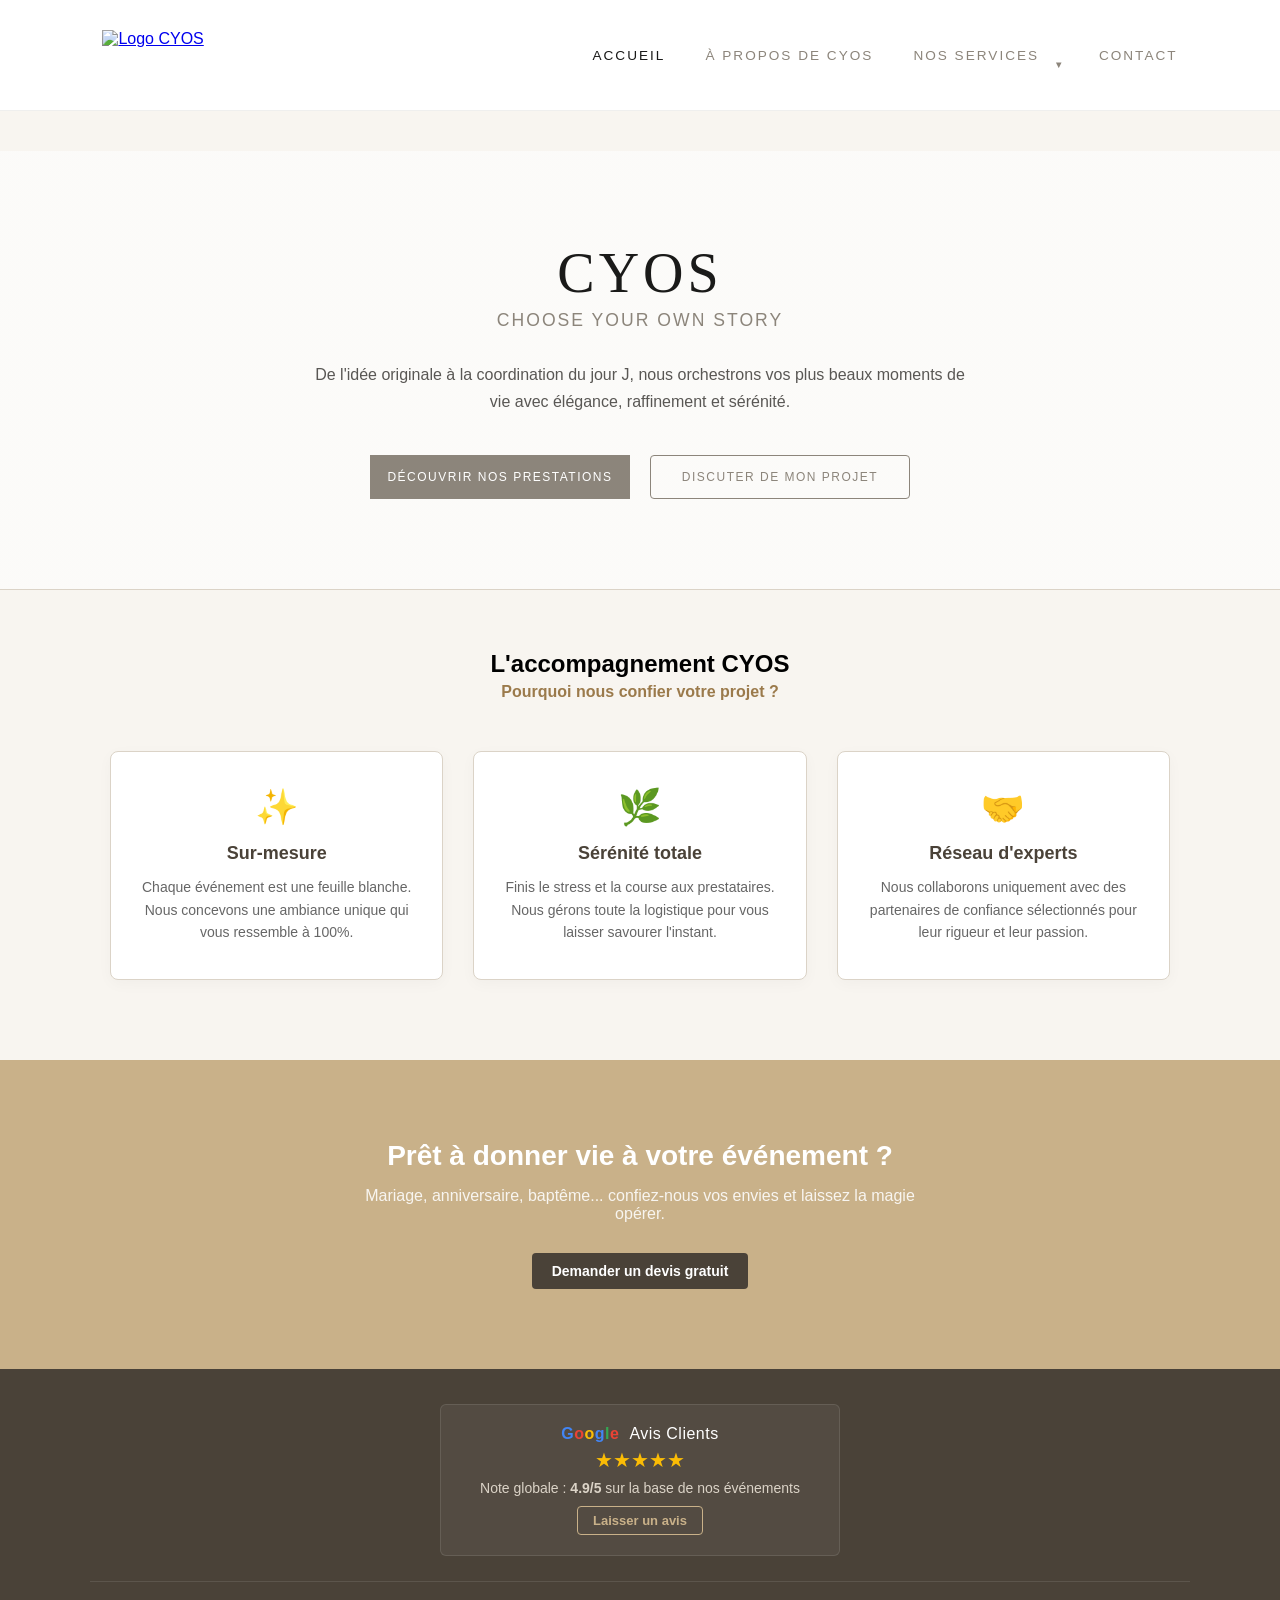
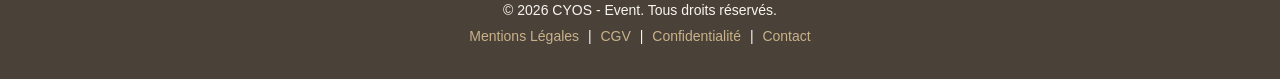
==== index.html @ 40b278bd "Update index.html" ====
<!DOCTYPE html>
<html lang="fr">

<head>
    <meta charset="UTF-8">
    <meta name="viewport" content="width=device-width, initial-scale=1.0">
    <title>CYOS - Organisation d'événements privés</title>
    <!-- Importation de Montserrat et Playfair Display pour garantir la même typographie premium qu'Heritage -->
    <link href="https://googleapis.com" rel="stylesheet">
    <link rel="stylesheet" href="assets/css/style.css">
    <style>
        /* ==========================================================================
           CORRECTION ALIGNEMENT & SYMÉTRIE DES BOUTONS HERO (LOOK HERITAGE)
           ========================================================================== */
        .hero-section {
            background: linear-gradient(rgba(252, 251, 250, 0.85), rgba(252, 251, 250, 0.85)), url('https://unsplash.com') center/cover;
            padding: 90px 20px;
            text-align: center;
        }
        .hero-content h1 {
            font-family: 'Playfair Display', serif;
            font-size: 3.5rem;
            letter-spacing: 4px;
            font-weight: 300;
            text-transform: uppercase;
            color: #1a1a19;
            margin-bottom: 5px;
        }
        .hero-content .hero-subtitle {
            font-family: 'Montserrat', sans-serif;
            font-size: 1.1rem;
            text-transform: uppercase;
            letter-spacing: 2px;
            color: #8c857b; /* Teinte taupe/bronze CYOS */
            margin-bottom: 30px;
            font-weight: 400;
        }
        .hero-content .hero-description {
            font-family: 'Montserrat', sans-serif;
            font-size: 1rem;
            max-width: 650px;
            line-height: 1.7;
            color: #595754;
            font-weight: 300;
            margin: 0 auto 40px auto;
        }
        .hero-buttons {
            display: flex;
            justify-content: center;
            gap: 20px;
            flex-wrap: wrap;
        }
        /* Structure de bouton unifiée pour forcer des dimensions strictement identiques */
        .hero-buttons .btn {
            font-family: 'Montserrat', sans-serif;
            display: inline-block;
            width: 260px; /* Force la même largeur sur les deux blocs */
            padding: 14px 0; /* Même hauteur interne */
            text-transform: uppercase;
            font-size: 0.75rem;
            letter-spacing: 1.5px;
            font-weight: 500;
            text-decoration: none;
            text-align: center;
            transition: all 0.3s ease;
            box-sizing: border-box;
        }
        /* Bouton Plein (Découvrir nos prestations) */
        .hero-buttons .btn-primary {
            background-color: #8c857b;
            color: #ffffff;
            border: 1px solid #8c857b;
        }
        .hero-buttons .btn-primary:hover {
            background-color: #1a1a19;
            border-color: #1a1a19;
        }
        /* Bouton Épuré Contour (Discuter de mon projet) */
        .hero-buttons .btn-secondary {
            background-color: transparent;
            color: #8c857b;
            border: 1px solid #8c857b;
        }
        .hero-buttons .btn-secondary:hover {
            background-color: #8c857b;
            color: #ffffff;
        }
        @media (max-width: 768px) {
            .hero-content h1 { font-size: 2.4rem; }
            .hero-content .hero-subtitle { font-size: 0.95rem; }
            .hero-buttons .btn { width: 100%; max-width: 280px; }
        }
    </style>
</head>

<body>

<!-- Menu de Navigation Harmonisé (Style Heritage avec Menu Déroulant Event) -->
<header class="main-header">
    <div class="logo">
        <a href="https://cyos.be">
            <img src="assets/images/logo.png" alt="Logo CYOS" class="logo"> 
        </a>
    </div>
    <nav class="nav-links">
        <a href="index.html" class="active">Accueil</a>
        <a href="about.html">À propos de CYOS</a>
        
        <!-- L'élément Nos Services avec son menu déroulant -->
        <div class="dropdown">
            <a href="services.html" class="dropdown-toggle">Nos Services <span class="arrow">▼</span></a>
            <ul class="submenu">
                <li><a href="mariage.html">Mariage</a></li>
                <li><a href="anniversaire.html">Anniversaire</a></li>
                <li><a href="bapteme-communion.html">Baptême / Communion</a></li>
                <li><a href="babyshower.html">Baby Shower</a></li>
            </ul>
        </div>
        
        <a href="contact.html">Contact</a>
    </nav>
</header>

<main class="home-main">
    <!-- Section 1 : Bannière de bienvenue (Hero) réalignée sur le style Heritage -->
    <section class="hero-section">
        <div class="hero-content">
            <h1>CYOS</h1>
            <p class="hero-subtitle">Choose Your Own Story</p>
            <p class="hero-description">De l'idée originale à la coordination du jour J, nous orchestrons vos plus beaux moments de vie avec élégance, raffinement et sérénité.</p>
            <div class="hero-buttons">
                <a href="services.html" class="btn btn-primary">Découvrir nos prestations</a>
                <a href="contact.html" class="btn btn-secondary">Discuter de mon projet</a>
            </div>
        </div>
    </section>

    <!-- Section 2 : Les Engagements / Points forts -->
    <section class="features-section">
        <div class="section-title">
            <h2>L'accompagnement CYOS</h2>
            <p>Pourquoi nous confier votre projet ?</p>
        </div>
        
        <div class="features-grid">
            <div class="feature-card">
                <div class="feature-icon">✨</div>
                <h3>Sur-mesure</h3>
                <p>Chaque événement est une feuille blanche. Nous concevons une ambiance unique qui vous ressemble à 100%.</p>
            </div>

            <div class="feature-card">
                <div class="feature-icon">🌿</div>
                <h3>Sérénité totale</h3>
                <p>Finis le stress et la course aux prestataires. Nous gérons toute la logistique pour vous laisser savourer l'instant.</p>
            </div>

            <div class="feature-card">
                <div class="feature-icon">🤝</div>
                <h3>Réseau d'experts</h3>
                <p>Nous collaborons uniquement avec des partenaires de confiance sélectionnés pour leur rigueur et leur passion.</p>
            </div>
        </div>
    </section>

    <!-- Section 3 : Appel à l'action final -->
    <section class="cta-section">
        <div class="cta-content">
            <h2>Prêt à donner vie à votre événement ?</h2>
            <p>Mariage, anniversaire, baptême... confiez-nous vos envies et laissez la magie opérer.</p>
            <a href="contact.html" class="btn-card">Demander un devis gratuit</a>
        </div>
    </section>
</main>

<footer>
    <div class="footer-content">
        <div class="footer-google-reviews">
            <div class="google-logo">
                <span style="color: #4285F4">G</span><span style="color: #EA4335">o</span><span style="color: #FBBC05">o</span><span style="color: #4285F4">g</span><span style="color: #34A853">l</span><span style="color: #EA4335">e</span>
                <span class="review-title">Avis Clients</span>
            </div>
            <div class="stars">★★★★★</div>
            <p class="rating-text">Note globale : <strong>4.9/5</strong> sur la base de nos événements</p>
            <a href="https://google.com" target="_blank" rel="noopener noreferrer" class="btn-google">Laisser un avis</a>
        </div>

        <div class="footer-separator"></div>

        <p>&copy; 2026 CYOS - Event. Tous droits réservés.</p>
        
        <!-- Liens pour une ouverture directe sur le site actuel -->
        <div class="footer-links">
            <a href="mentions-legales.html">Mentions Légales</a> | 
            <a href="cgv.html">CGV</a> | 
            <a href="politique-confidentialite.html">Confidentialité</a> | 
            <a href="contact.html">Contact</a>
        </div>
    </div>
</footer>

<script src="assets/js/script.js"></script>

</body>
</html>
---- assets/css/style.css ----
/* ==========================================
   1. RESET & BASES
   ========================================== */
* {
    margin: 0;
    padding: 0;
    box-sizing: border-box;
}

body {
    font-family: Arial, sans-serif;
    background-color: #f8f5f0;
    display: flex;
    flex-direction: column;
    min-height: 100vh; /* Pousse le footer vers le bas */
}

/* ==========================================
   2. LOGO
   ========================================== */
.logo-container {
    text-align: center;
    padding: 25px 0;
}

.logo {
    width: 300px;
    max-width: 90%;
    height: auto;
}

/* ==========================================
   3. MENU PRINCIPAL (ORDINATEUR)
   ========================================== */
.navbar {
    background-color: #c9b189;
    width: max-content;   /* Ajuste la barre à la largeur des boutons */
    margin: 0 auto;       /* Centre le menu */
    border-radius: 4px;   
    border: 1px solid #b59a6e; 
    padding: 0 10px;      
    position: relative;
}

.navbar > ul.nav-links {
    list-style: none;
    display: flex;
    justify-content: center;
    gap: 15px;            /* Espace entre les boutons */
}

.navbar li {
    position: relative;
}

.navbar a {
    color: white;
    text-decoration: none;
    padding: 18px 25px;
    display: flex;
    align-items: center;
    gap: 8px;             
    font-weight: bold;
    border-radius: 4px;   
    transition: background-color 0.2s ease; 
}

.navbar a:hover,
.navbar a.active {
    background-color: #b59a6e;
}

.arrow {
    display: inline-block;
    width: 0;
    height: 0;
    border-left: 5px solid transparent;
    border-right: 5px solid transparent;
    border-top: 5px solid white; /* Triangle vers le bas */
    transition: transform 0.3s ease;
}

.dropdown:hover .arrow {
    transform: rotate(180deg);
}

/* ==========================================
   4. SOUS-MENU (ORDINATEUR)
   ========================================== */
.submenu {
    display: none;
    position: absolute;
    background: white;
    min-width: 220px;
    top: 100%;
    left: 0;
    box-shadow: 0px 4px 10px rgba(0, 0, 0, 0.15);
    z-index: 100;
}

/* Zone de sécurité pour éviter que le menu se ferme au survol */
.dropdown::after {
    content: "";
    position: absolute;
    bottom: -15px;
    left: 0;
    width: 100%;
    height: 15px;
}

.submenu li {
    display: block;
    width: 100%;
}

.submenu a {
    color: #555;
    padding: 12px 20px;
    font-weight: normal;
    display: block;
}

.submenu a:hover {
    background-color: #f1ebd9;
    color: #9b7a4b;
}

.dropdown:hover .submenu {
    display: block;
}

.burger-menu {
    display: none; /* Masqué sur ordinateur */
}
/* ==========================================
   5. CONTENU GÉNÉRAL & SERVICES (ORDINATEUR)
   ========================================== */
main {
    padding: 60px 20px;
    flex: 1; 
}

.services-intro {
    text-align: center;
    max-width: 700px;
    margin: 0 auto 50px auto;
}

h1 {
    color: #9b7a4b;
    margin-bottom: 20px;
}

.services-intro p {
    color: #666;
    font-size: 16px;
    line-height: 1.6;
}

.services-grid-container {
    width: 100%;
    display: flex;
    justify-content: center;
}

.services-grid {
    display: grid;
    grid-template-columns: repeat(2, 1fr); /* 2 colonnes sur PC */
    gap: 30px;
    max-width: 1100px;
    width: 100%;
}

.service-card {
    background-color: white;
    border-radius: 8px;
    overflow: hidden;
    box-shadow: 0 4px 15px rgba(0, 0, 0, 0.05);
    display: flex;
    flex-direction: column;
    text-align: left;
    transition: transform 0.3s ease, box-shadow 0.3s ease;
}

.service-card:hover {
    transform: translateY(-5px); 
    box-shadow: 0 8px 25px rgba(0, 0, 0, 0.1);
}

.card-image {
    height: 250px;
    overflow: hidden;
}

.card-image img {
    width: 100%;
    height: 100%;
    object-fit: cover; 
}

.card-content {
    padding: 25px;
    display: flex;
    flex-direction: column;
    flex: 1;
}

.card-content h2 {
    color: #4a4238;
    margin-bottom: 12px;
    font-size: 22px;
}

.card-content p {
    color: #666;
    font-size: 15px;
    line-height: 1.5;
    margin-bottom: 20px;
    flex: 1; 
}

.btn-card {
    display: inline-block;
    background-color: #c9b189;
    color: white;
    text-decoration: none;
    padding: 10px 20px;
    border-radius: 4px;
    font-weight: bold;
    font-size: 14px;
    text-align: center;
    align-self: flex-start; 
    transition: background-color 0.2s ease;
}

.btn-card:hover {
    background-color: #b59a6e;
}

/* ==========================================
   6. PAGE D'ACCUEIL (HOME - ORDINATEUR)
   ========================================== */
.home-main {
    padding: 40px 0 0 0; 
}

.hero-section {
    background-color: #ffffff;
    padding: 80px 20px;
    margin-bottom: 60px;
    border-bottom: 1px solid #dbd3c7;
    text-align: center;
}

.hero-content {
    max-width: 800px;
    margin: 0 auto;
}

.hero-subtitle {
    font-size: 24px;
    color: #9b7a4b;
    font-weight: bold;
    margin-bottom: 20px;
}

.hero-description {
    color: #666;
    font-size: 16px;
    line-height: 1.8;
    margin-bottom: 35px;
}

.hero-buttons {
    display: flex;
    justify-content: center;
    gap: 20px;
}

.btn-secondary {
    display: inline-block;
    background-color: transparent;
    color: #9b7a4b;
    text-decoration: none;
    padding: 12px 25px;
    border: 2px solid #c9b189;
    border-radius: 4px;
    font-weight: bold;
    font-size: 14px;
    transition: all 0.2s ease;
}

.btn-secondary:hover {
    background-color: #c9b189;
    color: white;
}

.features-section {
    max-width: 1100px;
    margin: 0 auto 80px auto;
    padding: 0 20px;
}

.section-title {
    text-align: center;
    margin-bottom: 50px;
}

.section-title p {
    color: #9b7a4b;
    font-weight: bold;
    margin-top: 5px;
}

.features-grid {
    display: grid;
    grid-template-columns: repeat(3, 1fr); 
    gap: 30px;
}

.feature-card {
    background: white;
    padding: 35px 25px;
    border-radius: 8px;
    text-align: center;
    box-shadow: 0 4px 15px rgba(0, 0, 0, 0.03);
    border: 1px solid #dbd3c7;
}

.feature-icon {
    font-size: 35px;
    margin-bottom: 15px;
}

.feature-card h3 {
    color: #4a4238;
    margin-bottom: 12px;
    font-size: 18px;
}

.feature-card p {
    color: #666;
    font-size: 14px;
    line-height: 1.6;
}

.cta-section {
    background-color: #c9b189;
    color: white;
    padding: 80px 20px;
    text-align: center;
}

.cta-content {
    max-width: 600px;
    margin: 0 auto;
}

.cta-section h2 {
    color: white;
    font-size: 28px;
    margin-bottom: 15px;
}

.cta-section p {
    font-size: 16px;
    margin-bottom: 30px;
    color: #f8f5f0;
}

.cta-section .btn-card {
    background-color: #4a4238;
}

.cta-section .btn-card:hover {
    background-color: #332d26;
}

/* ==========================================
   7. PAGE FORMULAIRE DE CONTACT (ORDINATEUR)
   ========================================== */
.contact-container {
    max-width: 800px;
    margin: 0 auto;
    background: #ffffff;
    padding: 40px;
    border-radius: 8px;
    box-shadow: 0 4px 15px rgba(0, 0, 0, 0.05);
    text-align: left;
}

.contact-subtitle {
    text-align: center;
    color: #666;
    margin-bottom: 35px;
}

.contact-form {
    display: flex;
    flex-direction: column;
    gap: 20px;
}

.form-row {
    display: flex;
    gap: 20px;
}

.form-group {
    flex: 1;
    display: flex;
    flex-direction: column;
    gap: 8px;
}

.form-group label {
    font-weight: bold;
    color: #4a4238;
    font-size: 14px;
}

.form-group input,
.form-group textarea {
    width: 100%;
    padding: 12px 15px;
    border: 1px solid #dbd3c7;
    border-radius: 4px;
    background-color: #faf9f6;
    font-family: Arial, sans-serif;
    font-size: 15px;
    color: #333;
    transition: border-color 0.2s ease, box-shadow 0.2s ease;
}

.form-group input:focus,
.form-group textarea:focus {
    outline: none;
    border-color: #c9b189;
    box-shadow: 0 0 0 3px rgba(201, 177, 137, 0.2);
    background-color: #ffffff;
}

.form-group textarea {
    resize: vertical;
}

.btn-submit {
    background-color: #c9b189;
    color: white;
    border: none;
    padding: 15px 30px;
    font-size: 16px;
    font-weight: bold;
    border-radius: 4px;
    cursor: pointer;
    align-self: center;
    transition: background-color 0.2s ease, transform 0.1s ease;
}

.btn-submit:hover {
    background-color: #b59a6e;
}

.btn-submit:active {
    transform: scale(0.98);
}

/* ==========================================
   8. PAGE À PROPOS (ORDINATEUR)
   ========================================== */
.about-hero {
    text-align: center;
    max-width: 800px;
    margin: 0 auto 60px auto;
}

.about-lead {
    font-size: 18px;
    color: #9b7a4b;
    font-weight: bold;
    margin-top: 10px;
}

.about-section {
    display: flex;
    align-items: center;
    gap: 50px;
    max-width: 1100px;
    margin: 0 auto 80px auto;
}

.about-section.reverse {
    flex-direction: row-reverse;
}

.about-image {
    flex: 1;
    height: 400px;
    border-radius: 8px;
    overflow: hidden;
    box-shadow: 0 4px 15px rgba(0, 0, 0, 0.05);
}

.about-image img {
    width: 100%;
    height: 100%;
    object-fit: cover;
}

.about-text {
    flex: 1;
    text-align: left;
}

.about-text h2 {
    color: #4a4238;
    font-size: 28px;
    margin-bottom: 20px;
    position: relative;
}

.about-text h2::after {
    content: "";
    display: block;
    width: 50px;
    height: 3px;
    background-color: #c9b189;
    margin-top: 8px;
    border-radius: 2px;
}

.about-text p {
    color: #666;
    font-size: 16px;
    line-height: 1.7;
    margin-bottom: 20px;
}
/* ==========================================
   9. PIED DE PAGE (FOOTER) & AVIS GOOGLE
   ========================================== */
footer {
    background-color: #4a4238;
    color: #f8f5f0;
    text-align: center;
    padding: 35px 20px;
    font-size: 14px;
    margin-top: auto;
}

.footer-content {
    max-width: 1100px;
    margin: 0 auto;
}

.footer-google-reviews {
    background-color: rgba(255, 255, 255, 0.05);
    padding: 20px;
    border-radius: 6px;
    max-width: 400px;
    margin: 0 auto 25px auto;
    border: 1px solid rgba(255, 255, 255, 0.1);
}

.google-logo {
    font-weight: bold;
    font-size: 16px;
    letter-spacing: 0.5px;
    margin-bottom: 5px;
}

.review-title {
    color: white;
    font-weight: normal;
    margin-left: 5px;
}

.stars {
    color: #FBBC05;
    font-size: 20px;
    margin-bottom: 8px;
}

.rating-text {
    color: #dbd3c7;
    margin-bottom: 12px;
}

.btn-google {
    display: inline-block;
    color: #c9b189;
    text-decoration: none;
    font-weight: bold;
    font-size: 13px;
    border: 1px solid #c9b189;
    padding: 6px 15px;
    border-radius: 4px;
    transition: background-color 0.2s ease, color 0.2s ease;
}

.btn-google:hover {
    background-color: #c9b189;
    color: #4a4238;
}

.footer-separator {
    height: 1px;
    background-color: rgba(255, 255, 255, 0.1);
    margin-bottom: 20px;
}

.footer-content p {
    margin-bottom: 10px;
}

.footer-links a {
    color: #c9b189;
    text-decoration: none;
    margin: 0 5px;
}

.footer-links a:hover {
    text-decoration: underline;
    color: white;
}

/* ==========================================================================
   10. RESPONSIVE MODE : SMARTPHONE & TABLETTE (< 768px)
   ========================================================================== */
@media screen and (max-width: 768px) {
    .navbar {
        width: 100%;
        border: none;
        border-radius: 0;
        padding: 0;
    }

    .burger-menu {
        display: block;
        position: absolute;
        top: -65px; /* S'aligne parfaitement face au logo */
        right: 15px;
        z-index: 110;
        cursor: pointer;
        background: none;
        border: none;
        padding: 15px;
    }

    .burger-menu .bar {
        display: block;
        width: 25px;
        height: 3px;
        background-color: #000000; /* Lignes noires */
        margin: 5px auto;
        transition: all 0.3s ease;
    }

    .navbar > ul.nav-links {
        display: none;
        flex-direction: column;
        width: 100%;
        background-color: #c9b189;
        padding: 10px 0;
        gap: 0;
    }

    .navbar > ul.nav-links.active {
        display: flex;
    }

    .navbar a {
        padding: 15px 25px;
        width: 100%;
        border-radius: 0;
        justify-content: space-between;
    }

    .dropdown:hover .submenu {
        display: none;
    }
    
    .dropdown:hover .arrow {
        transform: none;
    }

    .submenu {
        position: static;
        width: 100%;
        background-color: #f1ebd9;
        box-shadow: none;
        padding-left: 20px;
    }

    .mobile-click.open .submenu {
        display: block;
    }

    .submenu a {
        color: #4a4238;
    }

    .burger-menu.toggle .bar:nth-child(1) {
        transform: translateY(8px) rotate(45deg);
    }
    .burger-menu.toggle .bar:nth-child(2) {
        opacity: 0;
    }
    .burger-menu.toggle .bar:nth-child(3) {
        transform: translateY(-8px) rotate(-45deg);
    }

    .mobile-click.open .arrow {
        transform: rotate(180deg);
    }

    /* Grille de services sur Mobile : 1 seule colonne */
    .services-grid {
        grid-template-columns: 1fr;
        gap: 20px;
    }

    .card-image {
        height: 200px; 
    }

    /* Formulaire sur mobile */
    .contact-container {
        padding: 20px;
        margin: 0 10px;
    }

    .form-row {
        flex-direction: column;
        gap: 20px;
    }

    .btn-submit {
        width: 100%;
    }

    /* Éléments À Propos sur mobile */
    .about-section,
    .about-section.reverse {
        flex-direction: column;
        gap: 30px;
        margin-bottom: 50px;
    }

    .about-image {
        width: 100%;
        height: 280px;
    }

    .about-text {
        text-align: center;
    }

    .about-text h2::after {
        margin: 8px auto 0 auto;
    }

    /* Accueil sur mobile */
    .hero-section {
        padding: 50px 20px;
    }

    .hero-subtitle {
        font-size: 20px;
    }

    .hero-buttons {
        flex-direction: column;
        gap: 15px;
    }

    .hero-buttons .btn-card, 
    .hero-buttons .btn-secondary {
        width: 100%;
        text-align: center;
    }

    .features-grid {
        grid-template-columns: 1fr;
        gap: 20px;
    }
    
    .cta-section h2 {
        font-size: 22px;
    }
}
/* ==========================================================================
   HARMONISATION EN-TÊTE (STYLE HERITAGE + DROPDOWN EVENT)
   ========================================================================== */
.main-header {
    display: flex;
    justify-content: space-between;
    align-items: center;
    padding: 30px 8%;
    background-color: #ffffff; /* Fond clair pour CYOS Event */
    border-bottom: 1px solid rgba(51, 50, 48, 0.08);
}

.main-header .logo img {
    height: 50px;
    width: auto;
    display: block;
}

.nav-links {
    display: flex;
    align-items: center;
    gap: 40px;
}

.nav-links > a, 
.dropdown-toggle {
    font-family: 'Montserrat', sans-serif;
    font-size: 0.85rem;
    text-transform: uppercase;
    letter-spacing: 2px;
    color: #8c857b; /* Teinte taupe douce d'Heritage */
    font-weight: 400;
    text-decoration: none;
    transition: color 0.3s ease;
    cursor: pointer;
}

.nav-links > a:hover, 
.nav-links > a.active,
.dropdown:hover .dropdown-toggle,
.dropdown-toggle.active {
    color: #1a1a19; /* Devient plus sombre et affirmé au survol */
}

/* Gestion du menu déroulant (Dropdown) */
.dropdown {
    position: relative;
    display: inline-block;
}

.dropdown .arrow {
    font-size: 0.6rem;
    margin-left: 4px;
    vertical-align: middle;
    display: inline-block;
    transition: transform 0.3s ease;
}

/* Style du sous-menu caché par défaut */
.submenu {
    display: block;
    position: absolute;
    top: 100%;
    left: 50%;
    transform: translateX(-50%) translateY(15px);
    background-color: #ffffff;
    min-width: 220px;
    box-shadow: 0px 8px 24px rgba(0, 0, 0, 0.06);
    padding: 15px 0;
    list-style: none;
    z-index: 1000;
    border: 1px solid rgba(51, 50, 48, 0.06);
    opacity: 0;
    visibility: hidden;
    transition: all 0.3s ease;
}

.submenu li a {
    font-family: 'Montserrat', sans-serif;
    display: block;
    padding: 10px 25px;
    color: #595754;
    text-decoration: none;
    font-size: 0.8rem;
    text-transform: uppercase;
    letter-spacing: 1px;
    transition: all 0.3s ease;
    text-align: left;
}

.submenu li a:hover {
    background-color: #fcfbfa;
    color: #1a1a19;
    padding-left: 30px; /* Petit effet de décalage élégant au survol */
}

/* Déclenchement de l'affichage au survol de la souris (Hover) */
.dropdown:hover .submenu {
    opacity: 1;
    visibility: visible;
    transform: translateX(-50%) translateY(5px);
}

.dropdown:hover .arrow {
    transform: rotate(180deg); /* La flèche se retourne élégamment */
}

/* Adaptation Mobile & Tablette tactile */
@media (max-width: 768px) {
    .main-header {
        flex-direction: column;
        gap: 20px;
        padding: 20px;
    }
    .nav-links {
        flex-wrap: wrap;
        justify-content: center;
        gap: 20px;
    }
    .submenu {
        position: static;
        transform: none !important;
        box-shadow: none;
        border: none;
        border-left: 1px solid rgba(51, 50, 48, 0.1);
        margin-top: 10px;
        padding: 5px 0;
        background-color: #fcfbfa;
        display: none; /* Reste géré par le clic ou s'affiche en bloc sur mobile */
    }
    .dropdown:hover .submenu {
        display: block;
    }
}
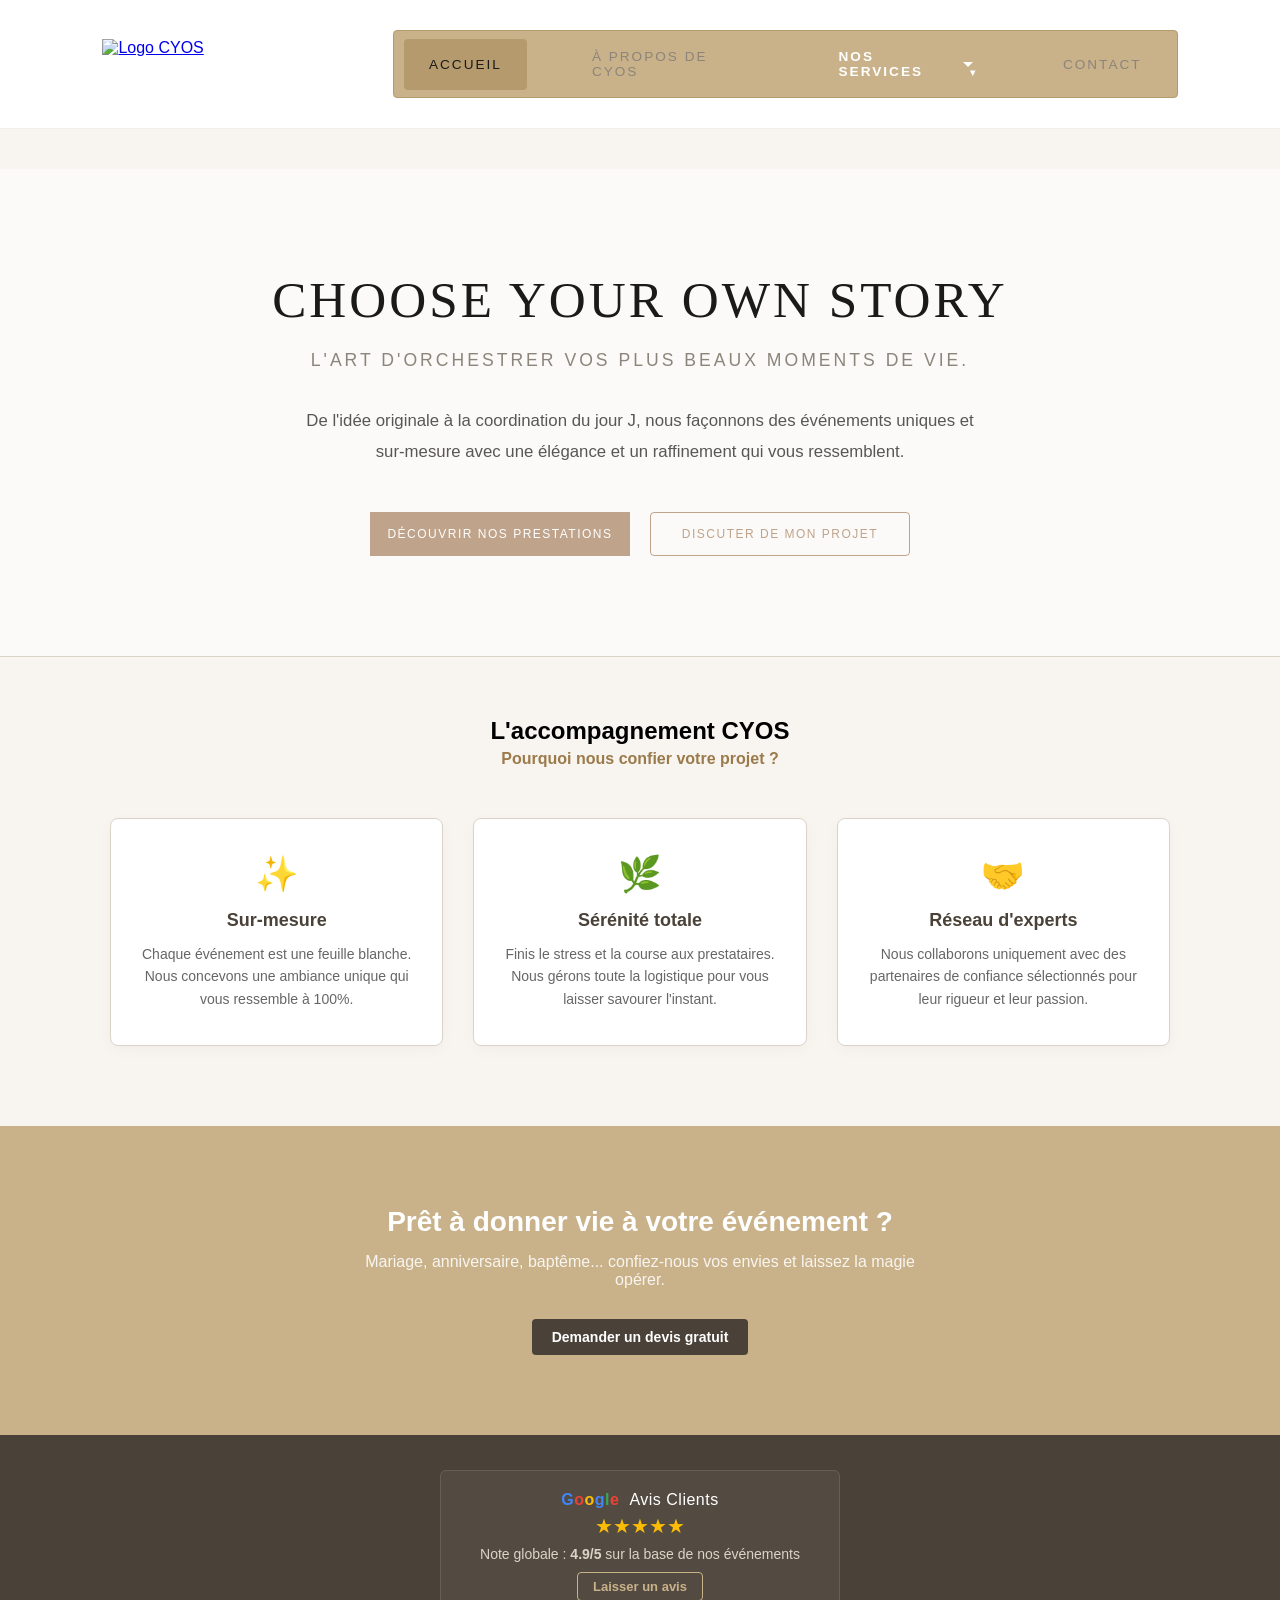
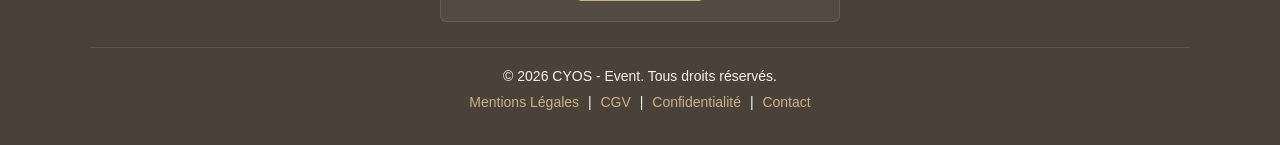
==== commit 8afa2c04: "Update index.html" ====
--- a/index.html
+++ b/index.html
@@ -14,35 +14,36 @@
            ========================================================================== */
         .hero-section {
             background: linear-gradient(rgba(252, 251, 250, 0.85), rgba(252, 251, 250, 0.85)), url('https://unsplash.com') center/cover;
-            padding: 90px 20px;
+            padding: 100px 20px;
             text-align: center;
         }
         .hero-content h1 {
             font-family: 'Playfair Display', serif;
-            font-size: 3.5rem;
-            letter-spacing: 4px;
+            font-size: 3.2rem;
+            letter-spacing: 3px;
             font-weight: 300;
             text-transform: uppercase;
             color: #1a1a19;
-            margin-bottom: 5px;
+            margin-bottom: 20px;
+            line-height: 1.2;
         }
         .hero-content .hero-subtitle {
             font-family: 'Montserrat', sans-serif;
             font-size: 1.1rem;
             text-transform: uppercase;
-            letter-spacing: 2px;
-            color: #8c857b; /* Teinte taupe/bronze CYOS */
-            margin-bottom: 30px;
+            letter-spacing: 3px;
+            color: #8c857b; /* Teinte taupe/bronze CYOS d'origine */
+            margin-bottom: 35px;
             font-weight: 400;
         }
         .hero-content .hero-description {
             font-family: 'Montserrat', sans-serif;
-            font-size: 1rem;
-            max-width: 650px;
-            line-height: 1.7;
+            font-size: 1.05rem;
+            max-width: 700px;
+            line-height: 1.8;
             color: #595754;
             font-weight: 300;
-            margin: 0 auto 40px auto;
+            margin: 0 auto 45px auto;
         }
         .hero-buttons {
             display: flex;
@@ -65,29 +66,29 @@
             transition: all 0.3s ease;
             box-sizing: border-box;
         }
-        /* Bouton Plein (Découvrir nos prestations) */
+        /* Bouton Plein Doré/Bronze d'origine (Découvrir nos prestations) */
         .hero-buttons .btn-primary {
+            background-color: #bfa38a; /* Restauration de ta couleur beige/doré d'origine */
+            color: #ffffff;
+            border: 1px solid #bfa38a;
+        }
+        .hero-buttons .btn-primary:hover {
             background-color: #8c857b;
-            color: #ffffff;
-            border: 1px solid #8c857b;
-        }
-        .hero-buttons .btn-primary:hover {
-            background-color: #1a1a19;
-            border-color: #1a1a19;
+            border-color: #8c857b;
         }
         /* Bouton Épuré Contour (Discuter de mon projet) */
         .hero-buttons .btn-secondary {
             background-color: transparent;
-            color: #8c857b;
-            border: 1px solid #8c857b;
+            color: #bfa38a;
+            border: 1px solid #bfa38a;
         }
         .hero-buttons .btn-secondary:hover {
-            background-color: #8c857b;
+            background-color: #bfa38a;
             color: #ffffff;
         }
         @media (max-width: 768px) {
-            .hero-content h1 { font-size: 2.4rem; }
-            .hero-content .hero-subtitle { font-size: 0.95rem; }
+            .hero-content h1 { font-size: 2.2rem; }
+            .hero-content .hero-subtitle { font-size: 1rem; }
             .hero-buttons .btn { width: 100%; max-width: 280px; }
         }
     </style>
@@ -102,32 +103,34 @@
             <img src="assets/images/logo.png" alt="Logo CYOS" class="logo"> 
         </a>
     </div>
-    <nav class="nav-links">
-        <a href="index.html" class="active">Accueil</a>
-        <a href="about.html">À propos de CYOS</a>
-        
-        <!-- L'élément Nos Services avec son menu déroulant -->
-        <div class="dropdown">
-            <a href="services.html" class="dropdown-toggle">Nos Services <span class="arrow">▼</span></a>
-            <ul class="submenu">
-                <li><a href="mariage.html">Mariage</a></li>
-                <li><a href="anniversaire.html">Anniversaire</a></li>
-                <li><a href="bapteme-communion.html">Baptême / Communion</a></li>
-                <li><a href="babyshower.html">Baby Shower</a></li>
-            </ul>
-        </div>
-        
-        <a href="contact.html">Contact</a>
+    <nav class="navbar">
+        <div class="nav-links">
+            <a href="index.html" class="active">Accueil</a>
+            <a href="about.html">À propos de CYOS</a>
+            
+            <!-- L'élément Nos Services avec son menu déroulant -->
+            <div class="dropdown">
+                <a href="services.html" class="dropdown-toggle">Nos Services <span class="arrow">▼</span></a>
+                <ul class="submenu">
+                    <li><a href="mariage.html">Mariage</a></li>
+                    <li><a href="anniversaire.html">Anniversaire</a></li>
+                    <li><a href="bapteme-communion.html">Baptême / Communion</a></li>
+                    <li><a href="babyshower.html">Baby Shower</a></li>
+                </ul>
+            </div>
+            
+            <a href="contact.html">Contact</a>
+        </div>
     </nav>
 </header>
 
 <main class="home-main">
-    <!-- Section 1 : Bannière de bienvenue (Hero) réalignée sur le style Heritage -->
+    <!-- Section d'accueil réorganisée selon tes souhaits -->
     <section class="hero-section">
         <div class="hero-content">
-            <h1>CYOS</h1>
-            <p class="hero-subtitle">Choose Your Own Story</p>
-            <p class="hero-description">De l'idée originale à la coordination du jour J, nous orchestrons vos plus beaux moments de vie avec élégance, raffinement et sérénité.</p>
+            <h1>Choose Your Own Story</h1>
+            <p class="hero-subtitle">L'art d'orchestrer vos plus beaux moments de vie.</p>
+            <p class="hero-description">De l'idée originale à la coordination du jour J, nous façonnons des événements uniques et sur-mesure avec une élégance et un raffinement qui vous ressemblent.</p>
             <div class="hero-buttons">
                 <a href="services.html" class="btn btn-primary">Découvrir nos prestations</a>
                 <a href="contact.html" class="btn btn-secondary">Discuter de mon projet</a>
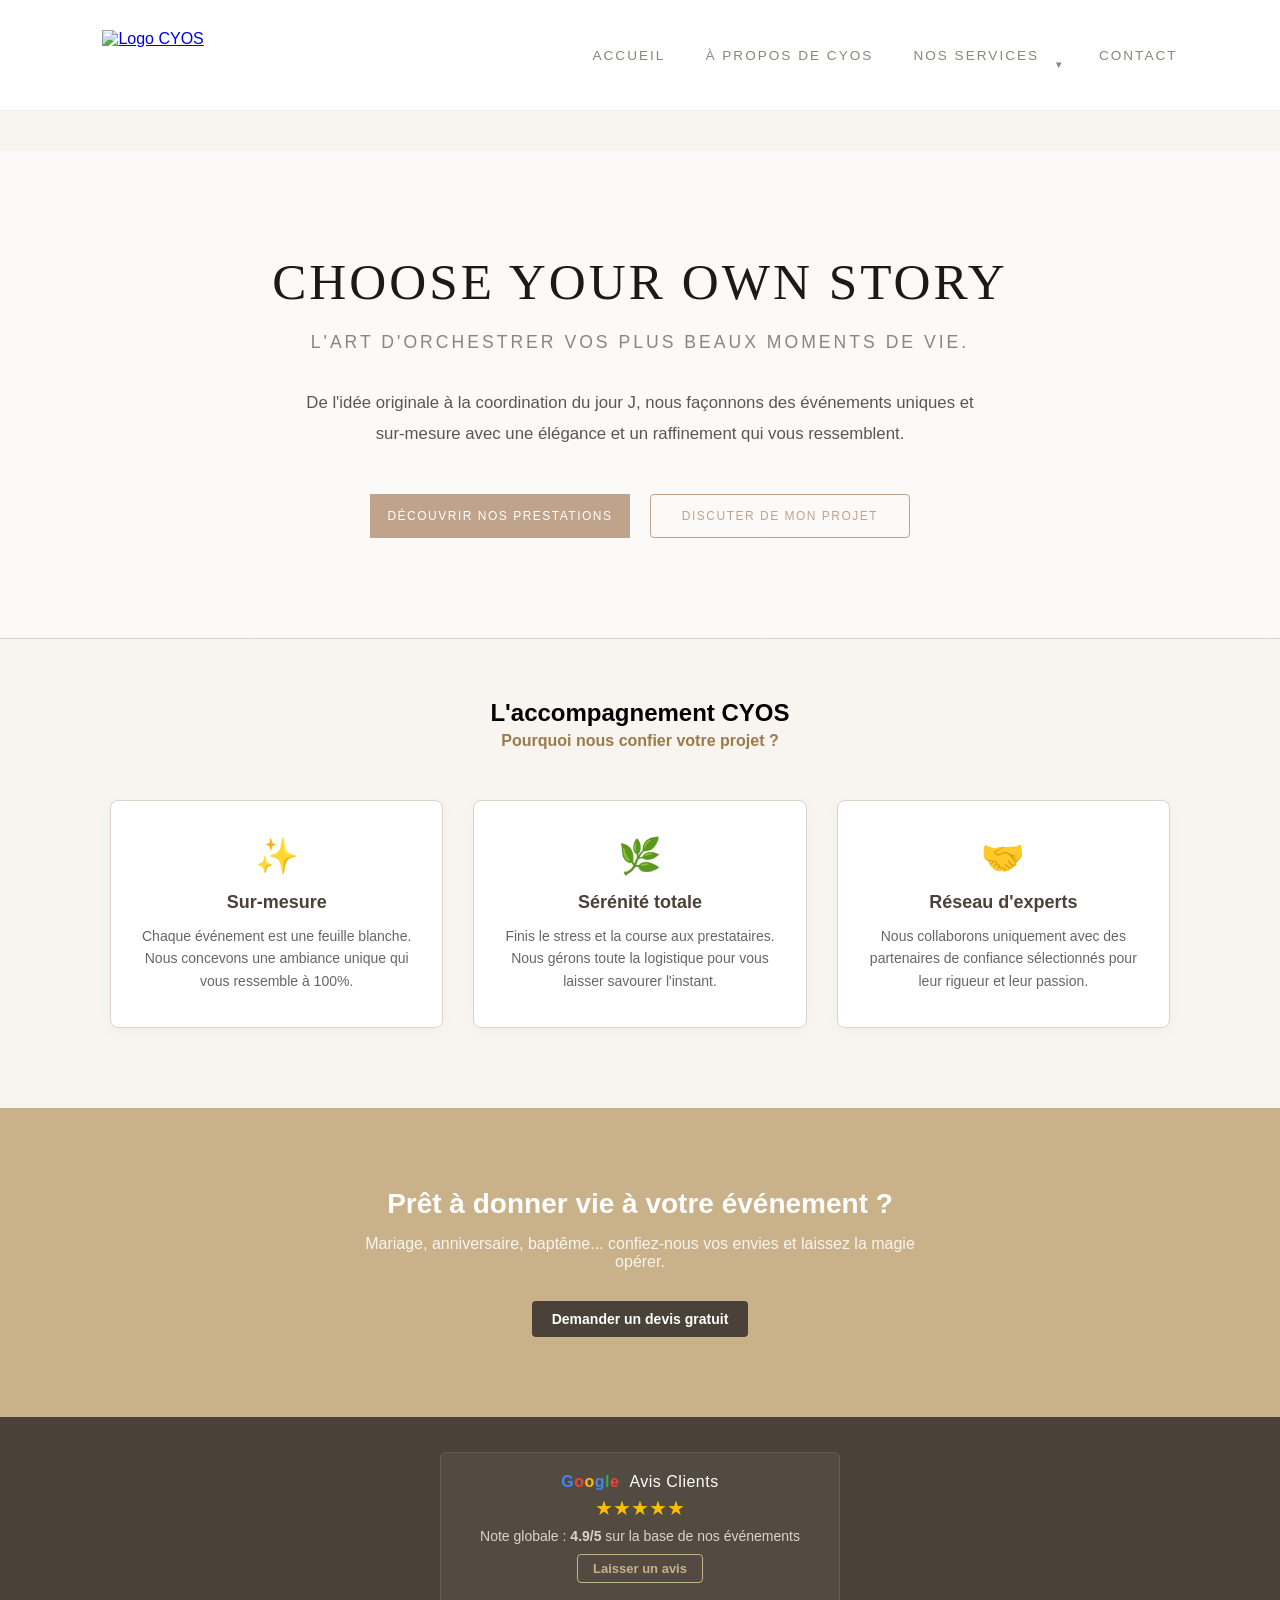
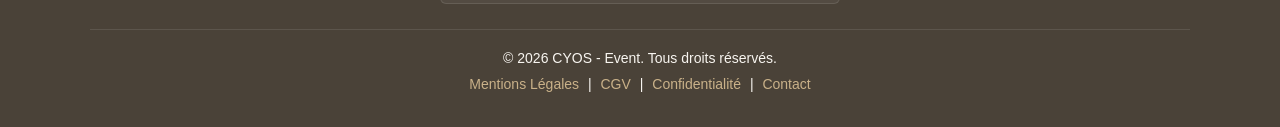
==== commit 0b58e8a0: "Update index.html" ====
--- a/index.html
+++ b/index.html
@@ -103,27 +103,24 @@
             <img src="assets/images/logo.png" alt="Logo CYOS" class="logo"> 
         </a>
     </div>
-    <nav class="navbar">
-        <div class="nav-links">
-            <a href="index.html" class="active">Accueil</a>
-            <a href="about.html">À propos de CYOS</a>
-            
-            <!-- L'élément Nos Services avec son menu déroulant -->
-            <div class="dropdown">
-                <a href="services.html" class="dropdown-toggle">Nos Services <span class="arrow">▼</span></a>
-                <ul class="submenu">
-                    <li><a href="mariage.html">Mariage</a></li>
-                    <li><a href="anniversaire.html">Anniversaire</a></li>
-                    <li><a href="bapteme-communion.html">Baptême / Communion</a></li>
-                    <li><a href="babyshower.html">Baby Shower</a></li>
-                </ul>
-            </div>
-            
-            <a href="contact.html">Contact</a>
-        </div>
+    <nav class="nav-links">
+        <a href="index.html">Accueil</a>
+        <a href="about.html">À propos de CYOS</a>
+        
+        <!-- L'élément Nos Services avec son menu déroulant -->
+        <div class="dropdown">
+            <a href="services.html" class="dropdown-toggle">Nos Services <span class="arrow">▼</span></a>
+            <ul class="submenu">
+                <li><a href="mariage.html">Mariage</a></li>
+                <li><a href="anniversaire.html">Anniversaire</a></li>
+                <li><a href="bapteme-communion.html">Baptême / Communion</a></li>
+                <li><a href="babyshower.html">Baby Shower</a></li>
+            </ul>
+        </div>
+        
+        <a href="contact.html">Contact</a>
     </nav>
 </header>
-
 <main class="home-main">
     <!-- Section d'accueil réorganisée selon tes souhaits -->
     <section class="hero-section">
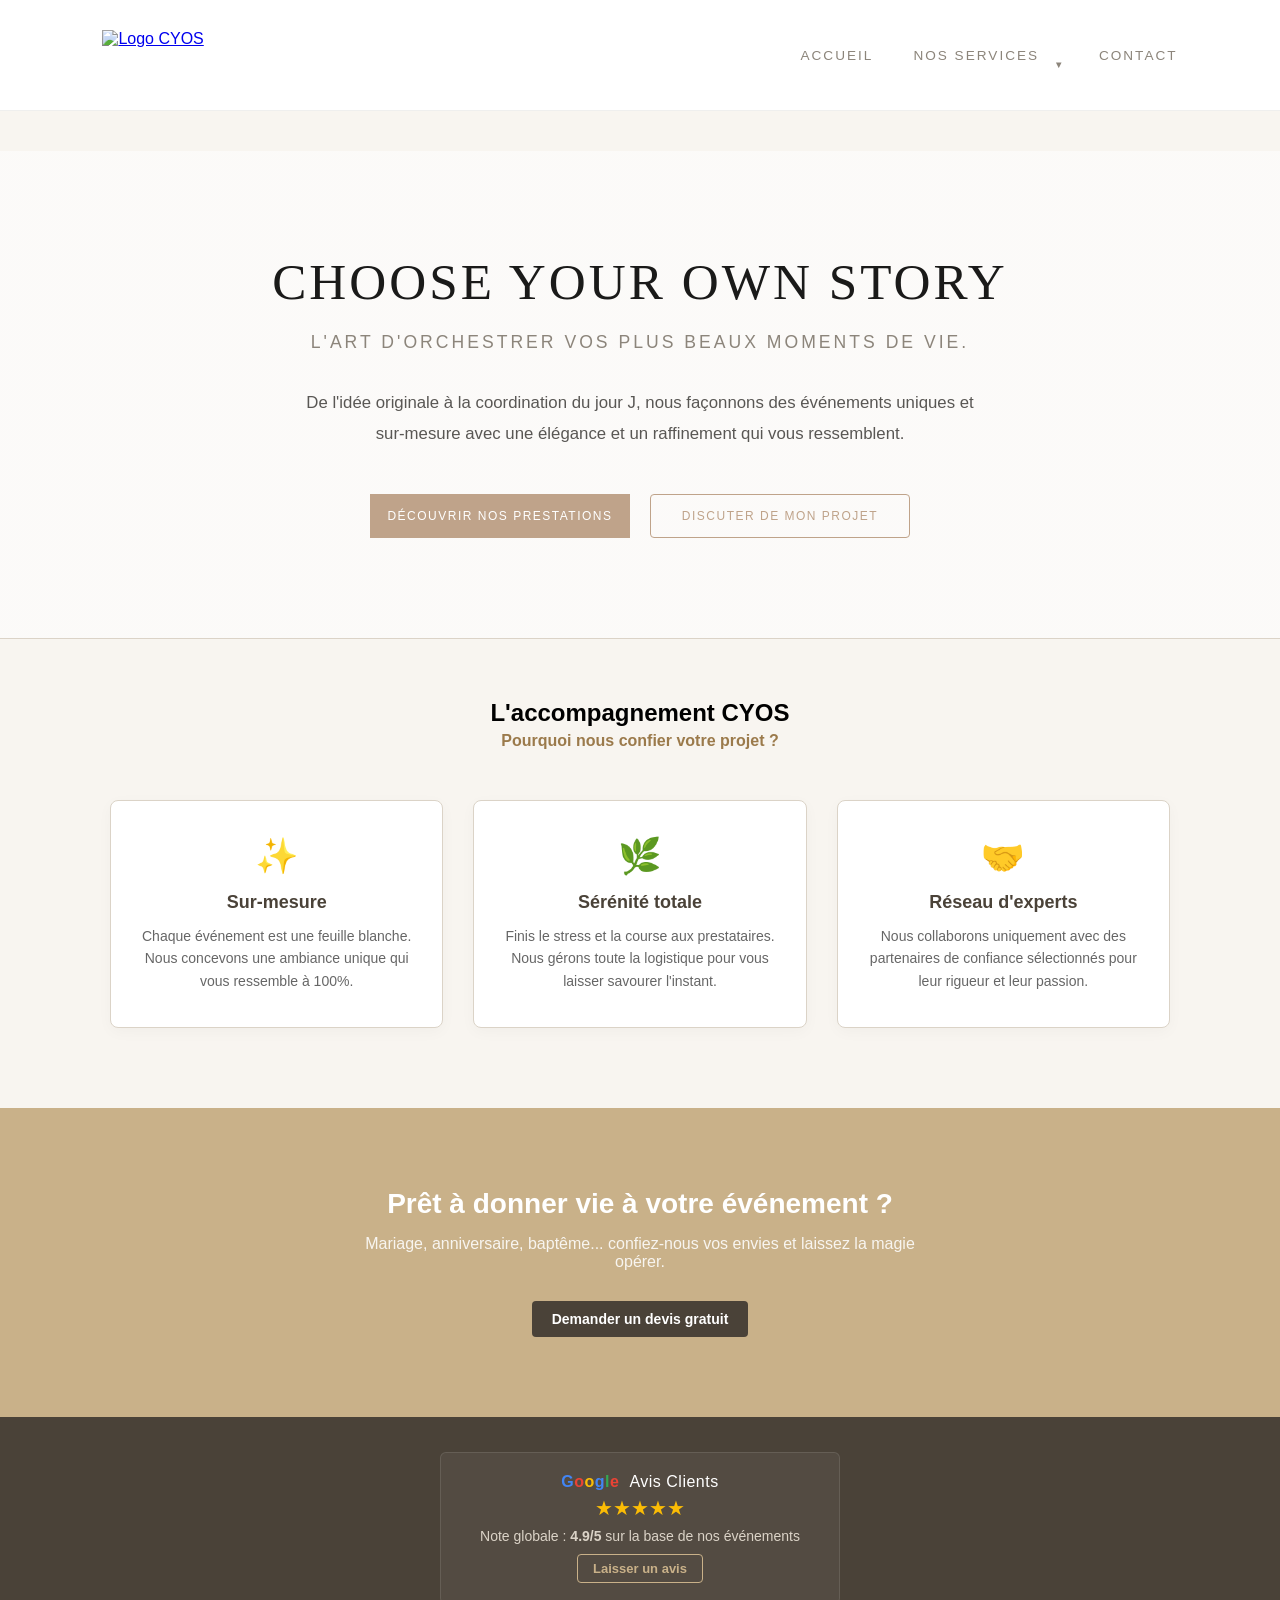
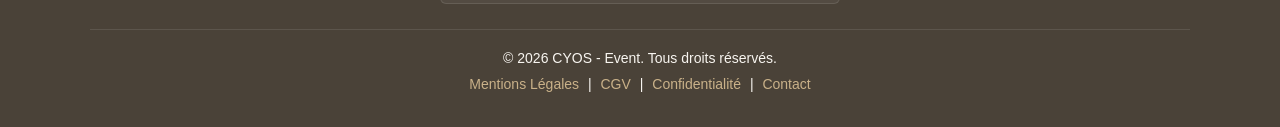
==== commit c5fbfc84: "Update index.html" ====
--- a/index.html
+++ b/index.html
@@ -97,6 +97,7 @@
 <body>
 
 <!-- Menu de Navigation Harmonisé (Style Heritage avec Menu Déroulant Event) -->
+<!-- Menu de Navigation Harmonisé (Optimisé iPhone et Sans "À propos") -->
 <header class="main-header">
     <div class="logo">
         <a href="https://cyos.be">
@@ -105,10 +106,9 @@
     </div>
     <nav class="nav-links">
         <a href="index.html">Accueil</a>
-        <a href="about.html">À propos de CYOS</a>
-        
-        <!-- L'élément Nos Services avec son menu déroulant -->
-        <div class="dropdown">
+        
+        <!-- Bloc Services converti avec un ID unique pour le contrôle JavaScript mobile -->
+        <div class="dropdown" id="mobile-dropdown">
             <a href="services.html" class="dropdown-toggle">Nos Services <span class="arrow">▼</span></a>
             <ul class="submenu">
                 <li><a href="mariage.html">Mariage</a></li>
@@ -121,6 +121,7 @@
         <a href="contact.html">Contact</a>
     </nav>
 </header>
+
 <main class="home-main">
     <!-- Section d'accueil réorganisée selon tes souhaits -->
     <section class="hero-section">
--- a/assets/css/style.css
+++ b/assets/css/style.css
@@ -922,3 +922,155 @@
         display: block;
     }
 }
+/* ==========================================================================
+   HARMONISATION EN-TÊTE OPTIMISÉE IPHONE (LOOK HERITAGE)
+   ========================================================================== */
+.main-header {
+    display: flex;
+    justify-content: space-between;
+    align-items: center;
+    padding: 30px 8%;
+    background-color: #ffffff;
+    border-bottom: 1px solid rgba(51, 50, 48, 0.08);
+    position: relative;
+    z-index: 1000;
+}
+
+.main-header .logo img {
+    height: 50px;
+    width: auto;
+    display: block;
+}
+
+.nav-links {
+    display: flex;
+    align-items: center;
+    gap: 40px;
+}
+
+.nav-links > a, 
+.dropdown-toggle {
+    font-family: 'Montserrat', sans-serif;
+    font-size: 0.85rem;
+    text-transform: uppercase;
+    letter-spacing: 2px;
+    color: #8c857b;
+    font-weight: 400;
+    text-decoration: none;
+    transition: color 0.3s ease;
+    cursor: pointer;
+    user-select: none;
+    -webkit-tap-highlight-color: transparent; /* Supprime le flash bleu au clic sur iOS */
+}
+
+.nav-links > a:hover, 
+.nav-links > a.active,
+.dropdown:hover .dropdown-toggle,
+.dropdown.is-open .dropdown-toggle {
+    color: #1a1a19;
+}
+
+/* Structure du Menu Déroulant */
+.dropdown {
+    position: relative;
+    display: inline-block;
+}
+
+.dropdown .arrow {
+    font-size: 0.6rem;
+    margin-left: 4px;
+    vertical-align: middle;
+    display: inline-block;
+    transition: transform 0.3s ease;
+}
+
+.submenu {
+    display: block;
+    position: absolute;
+    top: 100%;
+    left: 50%;
+    transform: translateX(-50%) translateY(15px);
+    background-color: #ffffff;
+    min-width: 220px;
+    box-shadow: 0px 8px 24px rgba(0, 0, 0, 0.06);
+    padding: 15px 0;
+    list-style: none;
+    z-index: 1000;
+    border: 1px solid rgba(51, 50, 48, 0.06);
+    opacity: 0;
+    visibility: hidden;
+    transition: all 0.3s ease;
+}
+
+.submenu li a {
+    font-family: 'Montserrat', sans-serif;
+    display: block;
+    padding: 10px 25px;
+    color: #595754;
+    text-decoration: none;
+    font-size: 0.8rem;
+    text-transform: uppercase;
+    letter-spacing: 1px;
+    transition: all 0.3s ease;
+    text-align: left;
+}
+
+.submenu li a:hover {
+    background-color: #fcfbfa;
+    color: #1a1a19;
+    padding-left: 30px;
+}
+
+/* Comportement au survol uniquement sur Ordinateur */
+@media (min-width: 769px) {
+    .dropdown:hover .submenu {
+        opacity: 1;
+        visibility: visible;
+        transform: translateX(-50%) translateY(5px);
+    }
+    .dropdown:hover .arrow {
+        transform: rotate(180deg);
+    }
+}
+
+/* Configuration Responsive stricte pour l'iPhone */
+@media (max-width: 768px) {
+    .main-header {
+        flex-direction: column;
+        gap: 15px;
+        padding: 20px;
+        text-align: center;
+    }
+    .nav-links {
+        width: 100%;
+        justify-content: center;
+        gap: 25px;
+        flex-wrap: wrap;
+    }
+    .submenu {
+        position: static;
+        transform: none !important;
+        box-shadow: none;
+        border: none;
+        border-top: 1px solid rgba(51, 50, 48, 0.05);
+        margin-top: 10px;
+        padding: 5px 0;
+        background-color: #fcfbfa;
+        width: 100vw;
+        max-width: 260px;
+        display: none; /* Basculé par l'exécution du script */
+        opacity: 1;
+        visibility: visible;
+    }
+    .submenu li a {
+        text-align: center;
+        padding: 12px 0;
+    }
+    /* Déclencheur CSS de l'accordéon mobile */
+    .dropdown.is-open .submenu {
+        display: block;
+    }
+    .dropdown.is-open .arrow {
+        transform: rotate(180deg);
+    }
+}
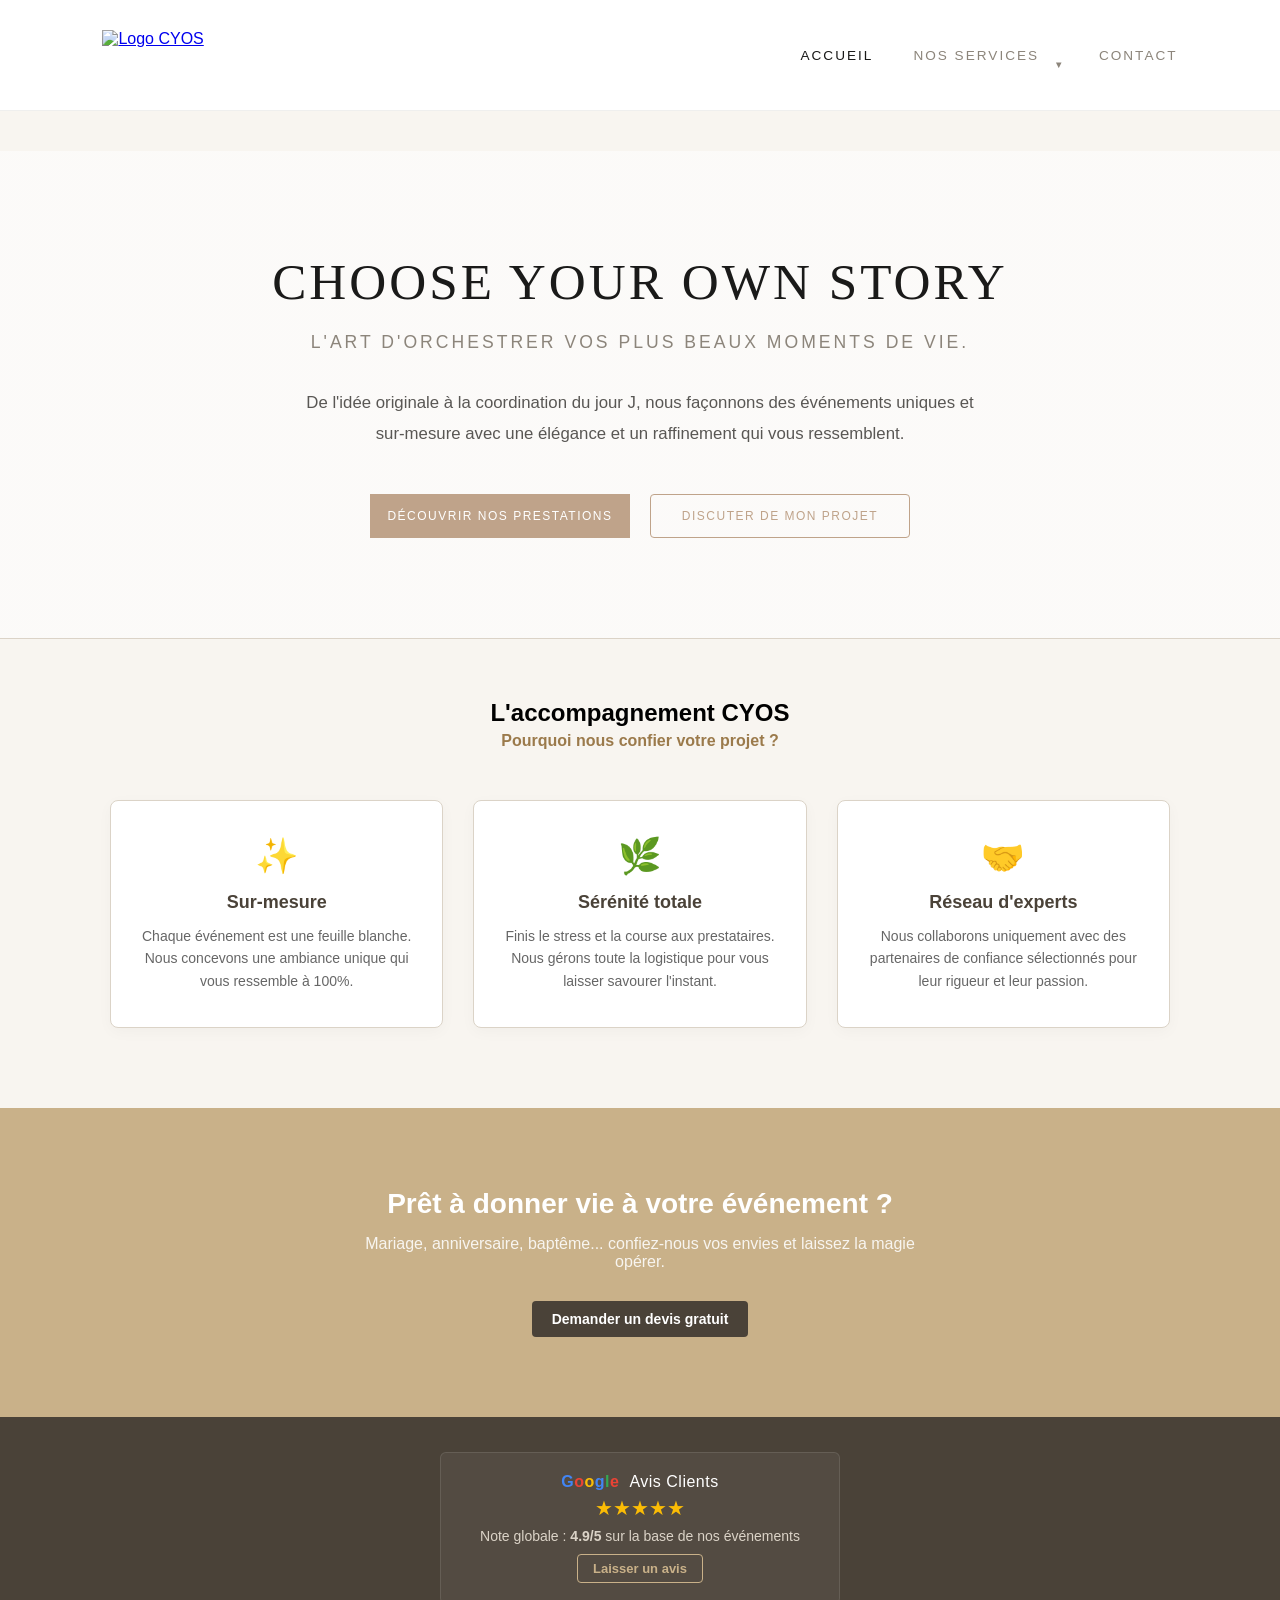
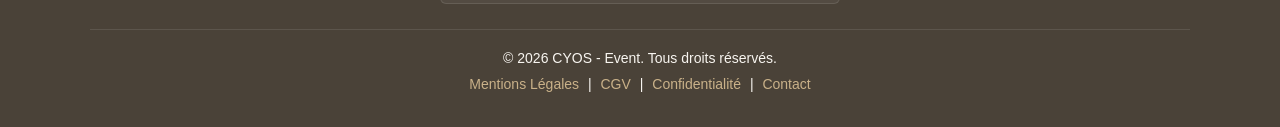
==== commit f0c5afb3: "Update index.html" ====
--- a/index.html
+++ b/index.html
@@ -86,17 +86,41 @@
             background-color: #bfa38a;
             color: #ffffff;
         }
+
+        /* AJUSTEMENT DUR RESPONSIVE POUR MOBILE & SMARTPHONE (CENTRAGE STRICT IPHONE) */
         @media (max-width: 768px) {
-            .hero-content h1 { font-size: 2.2rem; }
-            .hero-content .hero-subtitle { font-size: 1rem; }
-            .hero-buttons .btn { width: 100%; max-width: 280px; }
+            .hero-section {
+                padding: 60px 20px;
+            }
+            .hero-content h1 { 
+                font-size: 2.2rem; 
+            }
+            .hero-content .hero-subtitle { 
+                font-size: 1rem; 
+                margin-bottom: 25px;
+            }
+            .hero-content .hero-description {
+                font-size: 0.95rem;
+                margin-bottom: 35px;
+                max-width: 100%;
+            }
+            /* Crée un empilement vertical fluide et force l'alignement centré */
+            .hero-buttons { 
+                flex-direction: column; 
+                align-items: center; 
+                gap: 15px; 
+            }
+            .hero-buttons .btn { 
+                width: 100%; 
+                max-width: 280px; 
+                margin: 0 auto; 
+            }
         }
     </style>
 </head>
 
 <body>
 
-<!-- Menu de Navigation Harmonisé (Style Heritage avec Menu Déroulant Event) -->
 <!-- Menu de Navigation Harmonisé (Optimisé iPhone et Sans "À propos") -->
 <header class="main-header">
     <div class="logo">
@@ -105,7 +129,7 @@
         </a>
     </div>
     <nav class="nav-links">
-        <a href="index.html">Accueil</a>
+        <a href="index.html" class="active">Accueil</a>
         
         <!-- Bloc Services converti avec un ID unique pour le contrôle JavaScript mobile -->
         <div class="dropdown" id="mobile-dropdown">
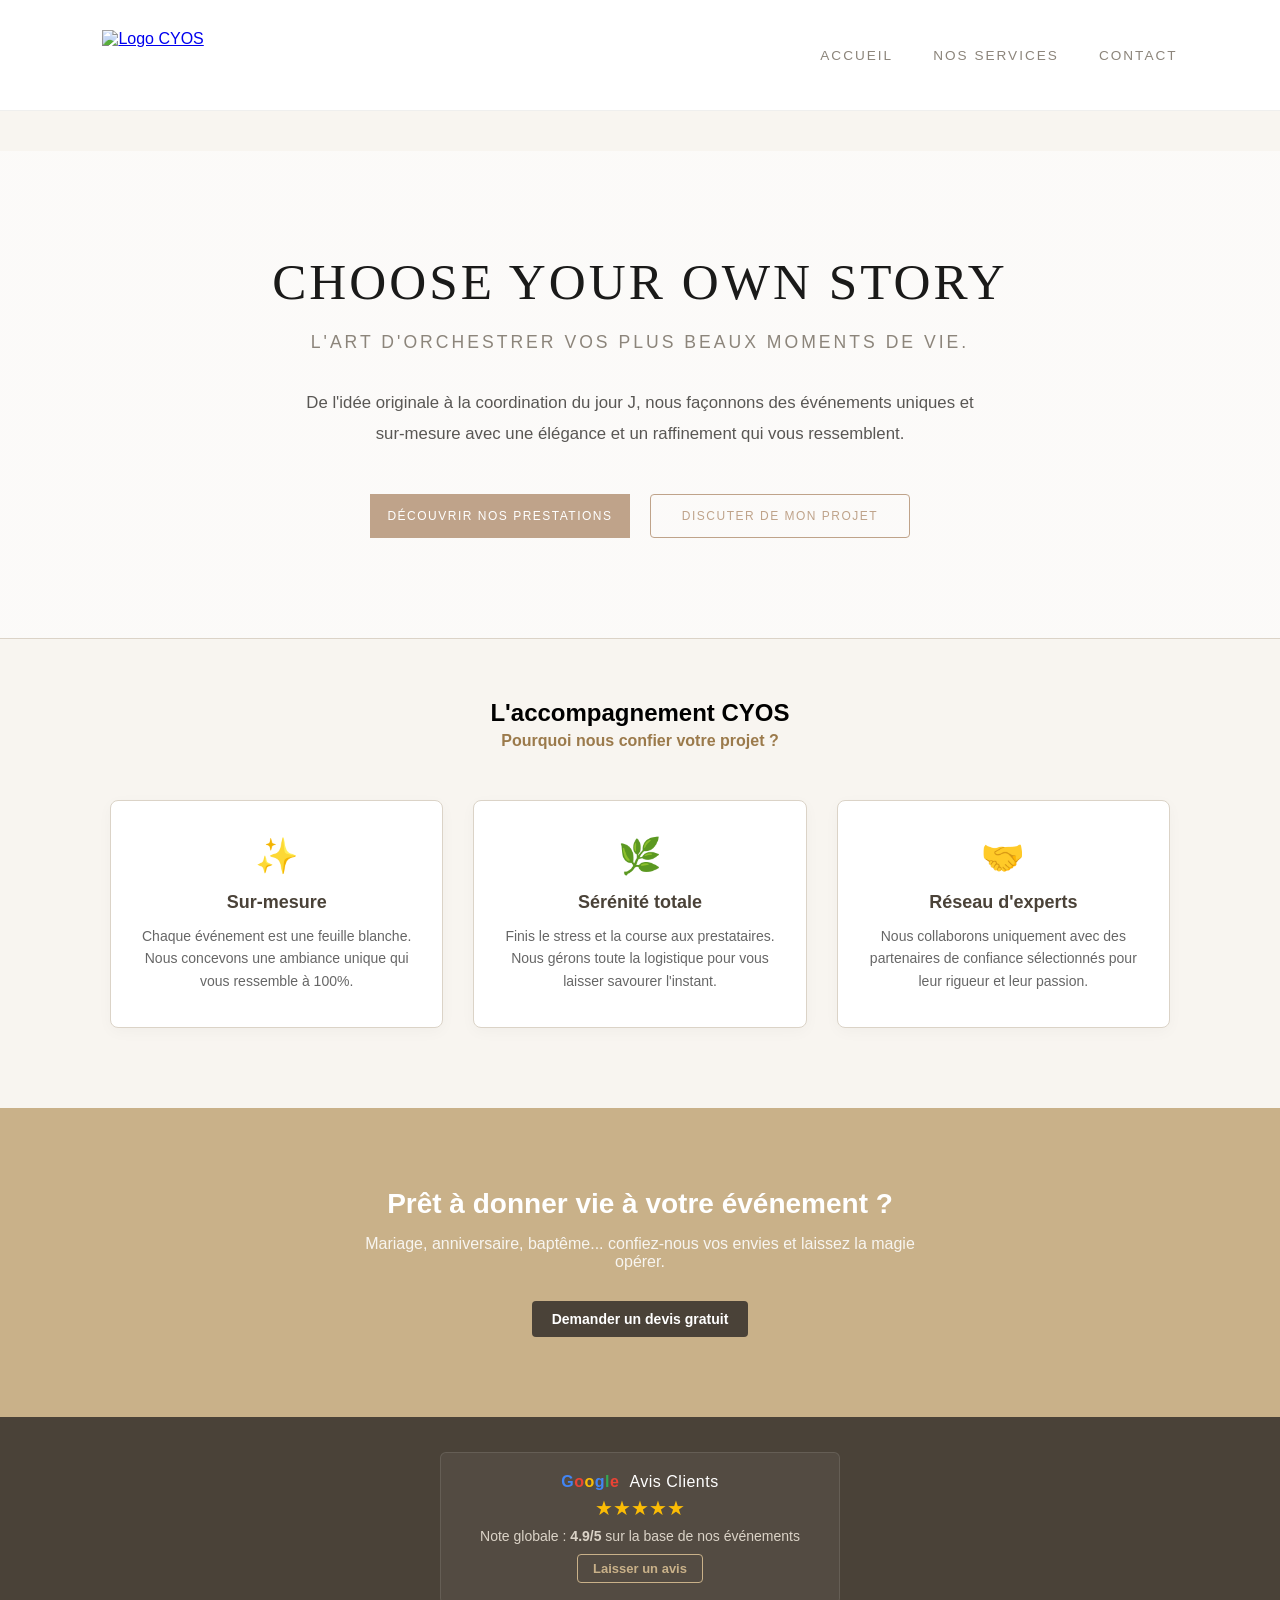
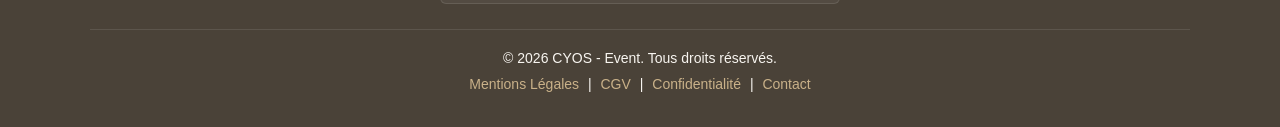
==== commit 29181827: "Update index.html" ====
--- a/index.html
+++ b/index.html
@@ -121,7 +121,7 @@
 
 <body>
 
-<!-- Menu de Navigation Harmonisé (Optimisé iPhone et Sans "À propos") -->
+<!-- Menu de Navigation Linéaire Épuré (Look Heritage & 100% Fiable sur Mobile) -->
 <header class="main-header">
     <div class="logo">
         <a href="https://cyos.be">
@@ -129,19 +129,8 @@
         </a>
     </div>
     <nav class="nav-links">
-        <a href="index.html" class="active">Accueil</a>
-        
-        <!-- Bloc Services converti avec un ID unique pour le contrôle JavaScript mobile -->
-        <div class="dropdown" id="mobile-dropdown">
-            <a href="services.html" class="dropdown-toggle">Nos Services <span class="arrow">▼</span></a>
-            <ul class="submenu">
-                <li><a href="mariage.html">Mariage</a></li>
-                <li><a href="anniversaire.html">Anniversaire</a></li>
-                <li><a href="bapteme-communion.html">Baptême / Communion</a></li>
-                <li><a href="babyshower.html">Baby Shower</a></li>
-            </ul>
-        </div>
-        
+        <a href="index.html">Accueil</a>
+        <a href="services.html">Nos Services</a>
         <a href="contact.html">Contact</a>
     </nav>
 </header>
